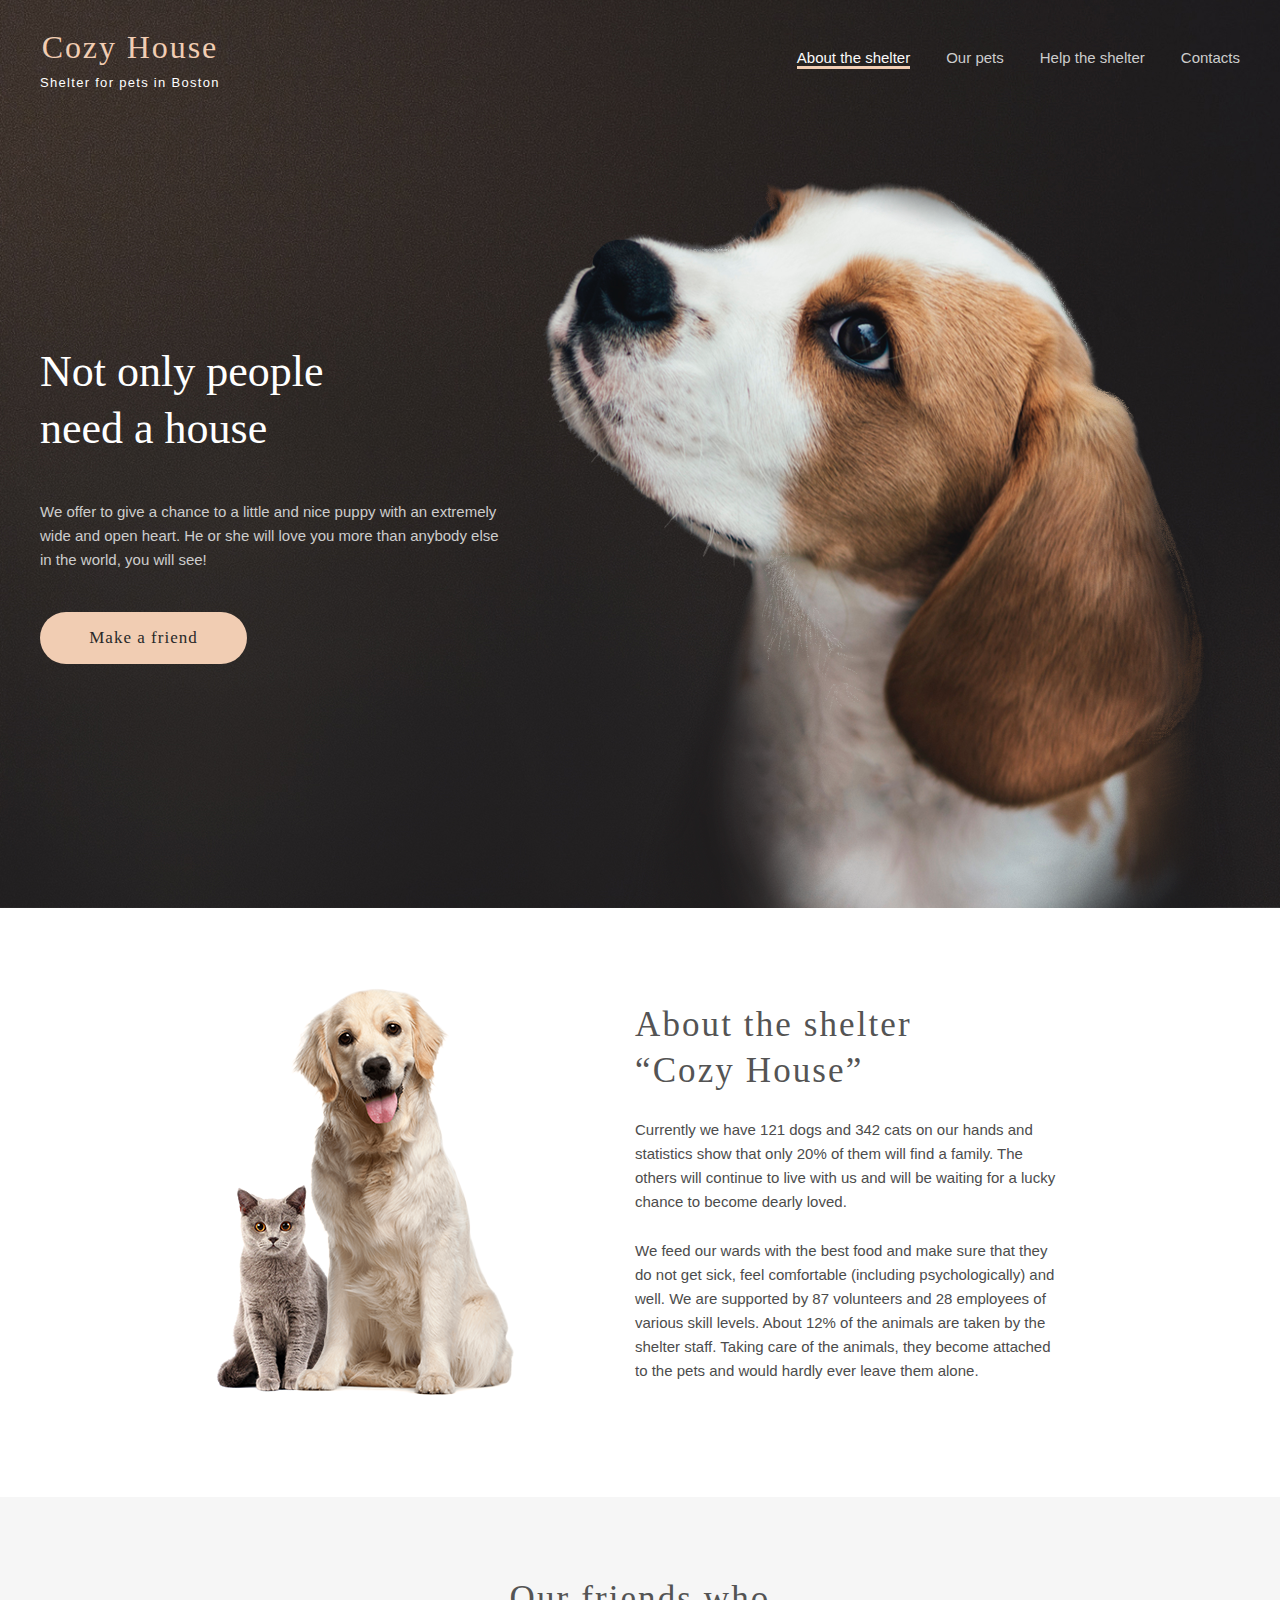
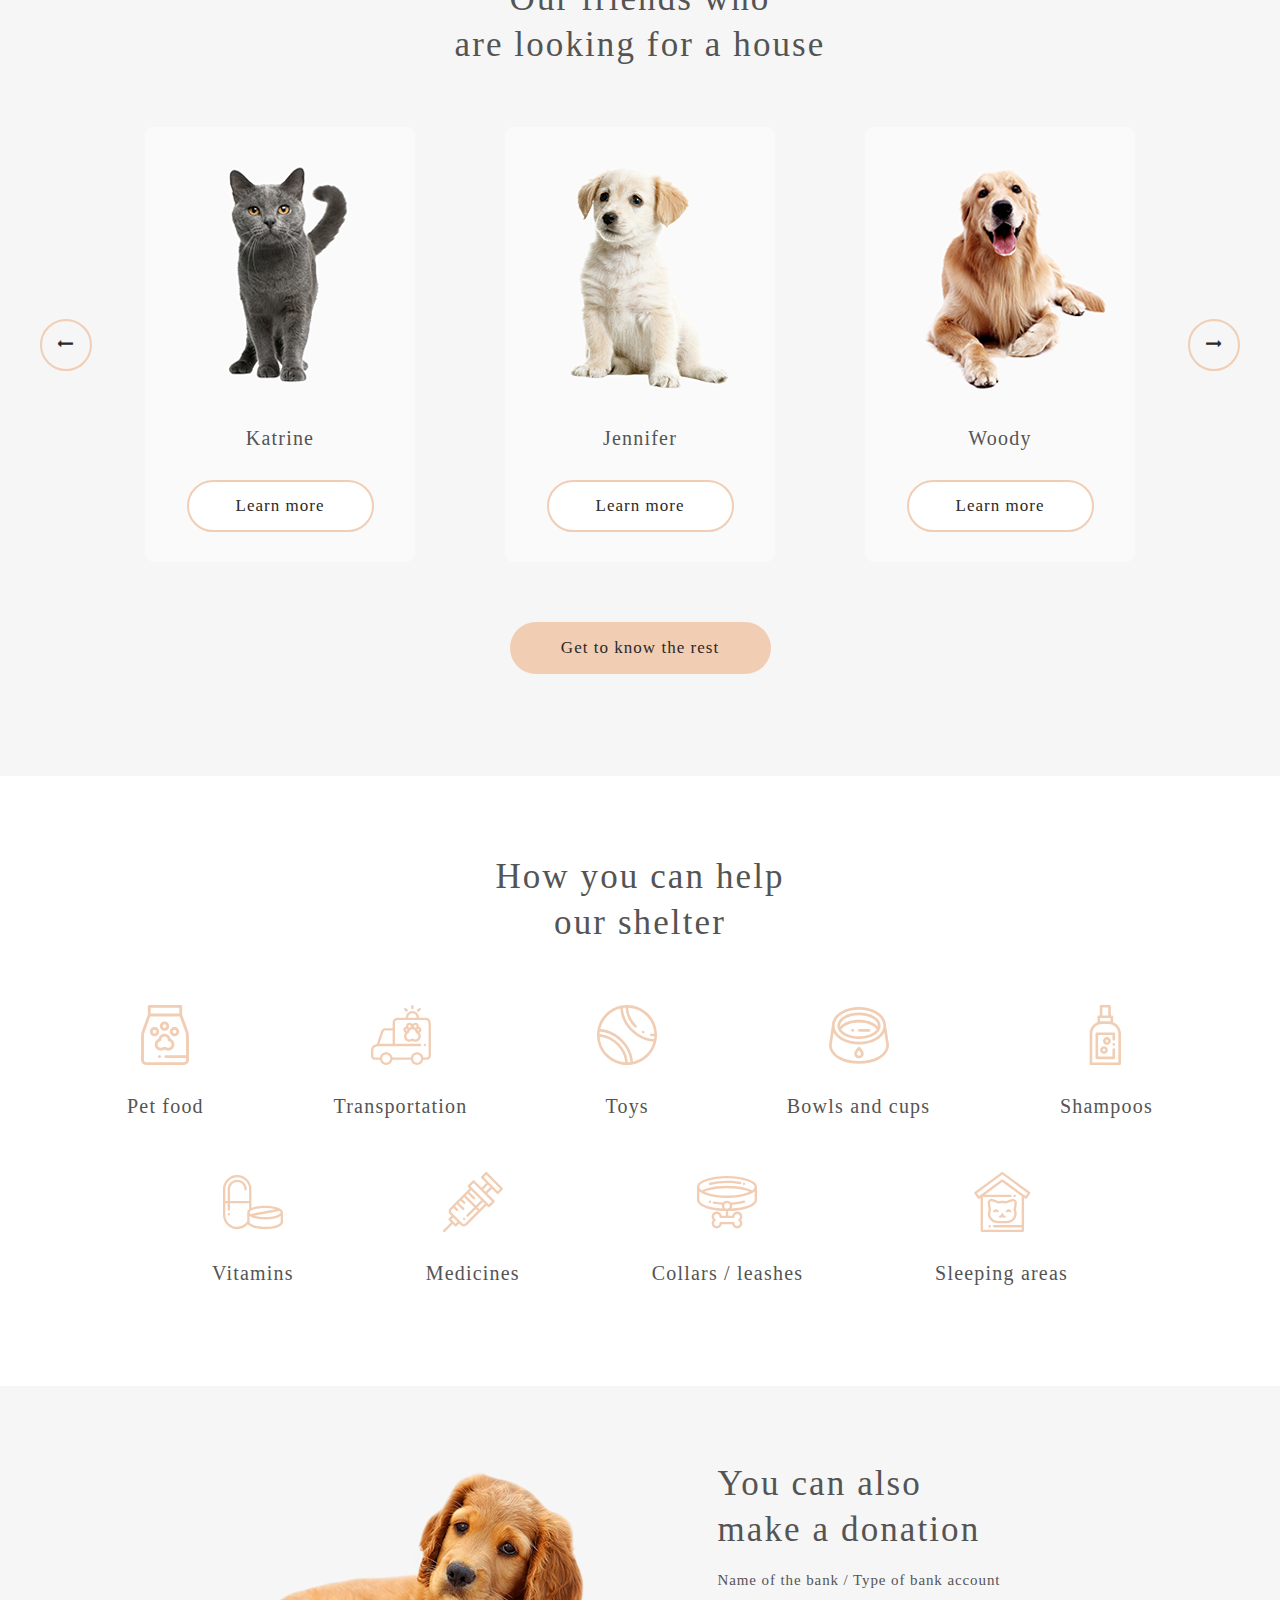
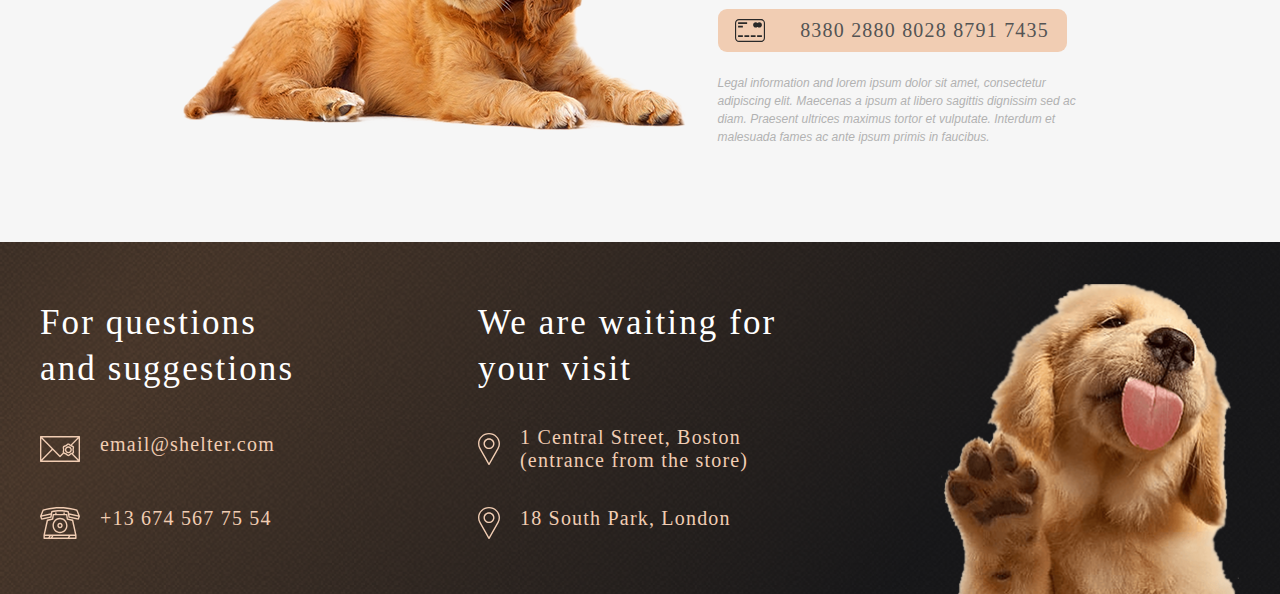
==== shelter/index.html @ 13295d60 "fix: move index.html (Fri, Mar 24, 2023 08:09:00 PM)" ====
<!DOCTYPE html>
<html lang="en">
<head>
  <meta charset="UTF-8">
  <meta http-equiv="X-UA-Compatible" content="IE=edge">
  <meta name="viewport" content="width=device-width, initial-scale=1.0">
  <link rel="stylesheet" href="styles/style.css">
  <title>Shelter</title>
  <link rel="icon" type="image/x-icon" href="images/paw_print_animal_icon_141148.ico">
</head>
<body class="main">
  <div class="start">
    <header class="header">
      <a class="logo" href="#">
        <h2 class="logo__title">Cozy House</h2>
        <p class="logo__text">Shelter for pets in Boston</p>
      </a>
      <nav class="nav">
        <ul>
          <li class="nav__elem"><a class="nav__link nav__link_active" href="#">About the shelter</a></li>
          <li class="nav__elem"><a class="nav__link" href="pages/pets/index.html">Our pets</a></li>
          <li class="nav__elem"><a class="nav__link" href="#help">Help the shelter</a></li>
          <li class="nav__elem"><a class="nav__link" href="#footer">Contacts</a></li>
        </ul>
      </nav>
    </header>
    <div class="only">
      <div class="only__text">
      <h1 class="only__title">Not only people need&nbsp;a&nbsp;house</h1>
      <p class="only__subtitle">We offer to give a chance to a little and nice
        puppy with an extremely wide and open heart. He or she will love you more
        than anybody else in the world, you will see!
      </p>
      <a class="only__button" href="#friends">Make a friend</a>
      </div>
      <img class="only__img" src="images/start-screen-puppy.png" alt="puppy">
    </div>
  </div>
  <div class="about">
    <img class="about__img" src="images/about-pets.png" alt="about-pets">
    <div class="about__text">
      <h2 class="about__title">About the shelter “Cozy&nbsp;House”</h2>
      <p class="about__subtitle">Currently we have 121 dogs and 342 cats on our hands
        and statistics show that only 20% of them will find a family. The others will
        continue to live with us and will be waiting for a lucky chance to become
        dearly loved.
      </p>
      <p class="about__subtitle">We feed our wards with the best food and make sure
        that they do not get sick, feel comfortable (including psychologically) and
        well. We are supported by 87 volunteers and 28 employees of various skill
        levels. About 12% of the animals are taken by the shelter staff. Taking care
        of the animals, they become attached to&nbsp;the pets and would hardly ever leave
        them alone.
      </p>
    </div>
  </div>
  <div class="friends" id="friends">
    <h2 class="friends__title">Our friends who are&nbsp;looking for a house</h2>
    <div class="friends__container">
      <button class="friends__button">&#129044;</button>
      <div class="cards">
        <div class="cards__elem">
          <img class="cards__img" src="images/pets-katrine.png" alt="katrine">
          <p class="cards__name">Katrine</p>
          <button class="cards__button">Learn more</button>
        </div>
        <div class="cards__elem">
          <img class="cards__img" src="images/pets-jennifer.png" alt="Jennifer">
          <p class="cards__name">Jennifer</p>
          <button class="cards__button">Learn more</button>
        </div>
        <div class="cards__elem">
          <img class="cards__img" src="images/pets-woody.png" alt="Woody">
          <p class="cards__name">Woody</p>
          <button class="cards__button">Learn more</button>
        </div>
      </div>
      <button class="friends__button">&#129046;</button>
    </div>
    <a class="friends__nav-button" href="pages/pets/index.html">Get to know the rest</a>
  </div>
  <div class="help" id="help">
    <h2 class="help__title">How you can help our shelter</h2>
    <div class="help__wrapper">
      <div class="help__element">
        <img class="help__image" src="images/icon-pet-food.svg" alt="icon-pet-food">
        <p class="help__name">Pet food</p>
      </div>
      <div class="help__element">
        <img class="help__image" src="images/icon-transportation.svg" alt="icon-transportation">
        <p class="help__name">Transportation</p>
      </div>
      <div class="help__element">
        <img class="help__image" src="images/icon-toys.svg" alt="icon-toys">
        <p class="help__name">Toys</p>
      </div>
      <div class="help__element">
        <img class="help__image" src="images/icon-bowls-and-cups.svg" alt="icon-bowls-and-cups">
        <p class="help__name">Bowls and cups</p>
      </div>
      <div class="help__element">
        <img class="help__image" src="images/icon-shampoos.svg" alt="icon-shampoos">
        <p class="help__name">Shampoos</p>
      </div>
      <div class="help__element">
        <img class="help__image" src="images/icon-vitamins.svg" alt="icon-vitamins">
        <p class="help__name">Vitamins</p>
      </div>
      <div class="help__element">
        <img class="help__image" src="images/icon-medicines.svg" alt="icon-medicines">
        <p class="help__name">Medicines</p>
      </div>
      <div class="help__element">
        <img class="help__image" src="images/icon-collars-leashes.svg" alt="icon-collars-leashes">
        <p class="help__name">Collars / leashes</p>
      </div>
      <div class="help__element">
        <img class="help__image" src="images/icon-sleeping-area.svg" alt="icon-sleeping-area">
        <p class="help__name">Sleeping areas</p>
      </div>
    </div>
  </div>
  <div class="donation">
    <img class="donation__img" src="images/donation-dog.png" alt="dog">
    <div class="donation__text">
      <h2 class="donation__title">You can also make&nbsp;a&nbsp;donation</h2>
      <p class="donation__subtitle">Name of the bank / Type of bank account</p>
      <a class="donation__button" href="#"><img class="donation__card" src="images/credit-card.svg" alt="card">8380 2880 8028 8791 7435</a>
      <p class="donation__info">Legal information and lorem ipsum dolor sit amet, consectetur adipiscing elit.
        Maecenas a ipsum at libero sagittis dignissim sed ac diam. Praesent ultrices maximus tortor et vulputate.
        Interdum et malesuada fames ac ante ipsum primis in faucibus.
      </p>
    </div>
  </div>
  <div class="footer" id="footer">
    <div class="footer__contact">
      <h2 class="footer__title">For questions and&nbsp;suggestions</h2>
      <a class="footer__info" href="https://www.google.com/gmail/about/" target="_blank">
        <img class="footer__icons" src="images/icon-email.svg" alt="icon-email">
        <p class="footer__parag">email@shelter.com</p>
      </a>
      <a class="footer__info" href="tel:+111111111111" target="_blank">
        <img class="footer__icons" src="images/icon-phone.svg" alt="icon-phone">
        <p class="footer__parag">+13 674 567 75 54</p>
      </a>
    </div>
    <div class="footer__address">
      <h2 class="footer__title">We are waiting for your visit</h2>
      <a class="footer__info" href="https://www.google.com/maps/place/Boston" target="_blank">
        <img class="footer__icons" src="images/icon-marker.svg" alt="icon-marker">
        <p class="footer__parag">1 Central Street, Boston (entrance from the&nbsp;store)</p>
      </a>
      <a class="footer__info" href="https://www.google.com/maps/place/London" target="_blank">
        <img class="footer__icons" src="images/icon-marker.svg" alt="icon-marker">
        <p class="footer__parag">18 South Park, London</p>
      </a>
    </div>
    <img class="footer__image" src="images/footer-puppy.png" alt="footer-puppy">
  </div>
</body>
</html>
---- shelter/styles/style.css ----
/* main */

@import url(../vendor/normalize.css);
@import url(../blocks/html/html.css);

@import url(../blocks/start/start.css);

@import url(../blocks/header/header.css);


@import url(../blocks/logo/__title/logo__title.css);
@import url(../blocks/logo/__text/logo__text.css);
@import url(../blocks/logo/logo.css);

@import url(../blocks/nav/nav.css);
@import url(../blocks/nav/__link/nav__link.css);
@import url(../blocks/nav/__link/_active/nav__link_active.css);
@import url(../blocks/nav/__elem/nav__elem.css);

@import url(../blocks/only/only.css);
@import url(../blocks/only/__text/only__text.css);
@import url(../blocks/only/__title/only__title.css);
@import url(../blocks/only/__subtitle/only__subtitle.css);
@import url(../blocks/only/__img/only__img.css);
@import url(../blocks/only/__button/only__button.css);

@import url(../blocks/about/about.css);
@import url(../blocks/about/__img/about__img.css);
@import url(../blocks/about/__text/about__text.css);
@import url(../blocks/about/__title/about__title.css);
@import url(../blocks/about/__subtitle/about__subtitle.css);

@import url(../blocks/friends/friends.css);
@import url(../blocks/friends/__title/friends__title.css);
@import url(../blocks/friends/__container/friends__container.css);
@import url(../blocks/friends/__button/friends__button.css);
@import url(../blocks/friends/__nav-button/friends__nav-button.css);

@import url(../blocks/cards/cards.css);
@import url(../blocks/cards/__elem/cards__elem.css);
@import url(../blocks/cards/__name/cards__name.css);
@import url(../blocks/cards/__button/cards__button.css);

@import url(../blocks/help/help.css);
@import url(../blocks/help/__name/help__name.css);
@import url(../blocks/help/__title/help__title.css);
@import url(../blocks/help/__wrapper/help__wrapper.css);
@import url(../blocks/help/__element/help__element.css);

@import url(../blocks/donation/donation.css);
@import url(../blocks/donation/__img/donation__img.css);
@import url(../blocks/donation/__text/donation__text.css);
@import url(../blocks/donation/__title/donation__title.css);
@import url(../blocks/donation/__subtitle/donation__subtitle.css);
@import url(../blocks/donation/__button/donation__button.css);
@import url(../blocks/donation/__info/donation__info.css);

@import url(../blocks/footer/footer.css);
@import url(../blocks/footer/__contact/footer__contact.css);
@import url(../blocks/footer/__address/footer__address.css);
@import url(../blocks/footer/__image/footer__image.css);
@import url(../blocks/footer/__title/footer__title.css);
@import url(../blocks/footer/__info/footer__info.css);
@import url(../blocks/footer/__parag/footer__parag.css);

/* pets */

@import url(../blocks/header/_pets/header_type_pets.css);

@import url(../blocks/logo/__title/_pets/logo__title_type_pets.css);
@import url(../blocks/logo/__text/_pets/logo__text_type_pets.css);

@import url(../blocks/nav/__link/_pets/nav__link_type_pets.css);
@import url(../blocks/nav/__link/_active/nav__link_active-pets.css);




@import url(../blocks/cards/_pets/cards_type_pets.css);
@import url(../blocks/cards/__elem/_pets/cards__elem_type_pets.css);

@import url(../blocks/friends/__buttons/friends__buttons.css);
@import url(../blocks/friends/__button/_pets/friends__button_type_pets.css);
@import url(../blocks/friends/__button/_active/friends__button_type_active.css);
@import url(../blocks/friends/_pets/friends_type_pets.css);
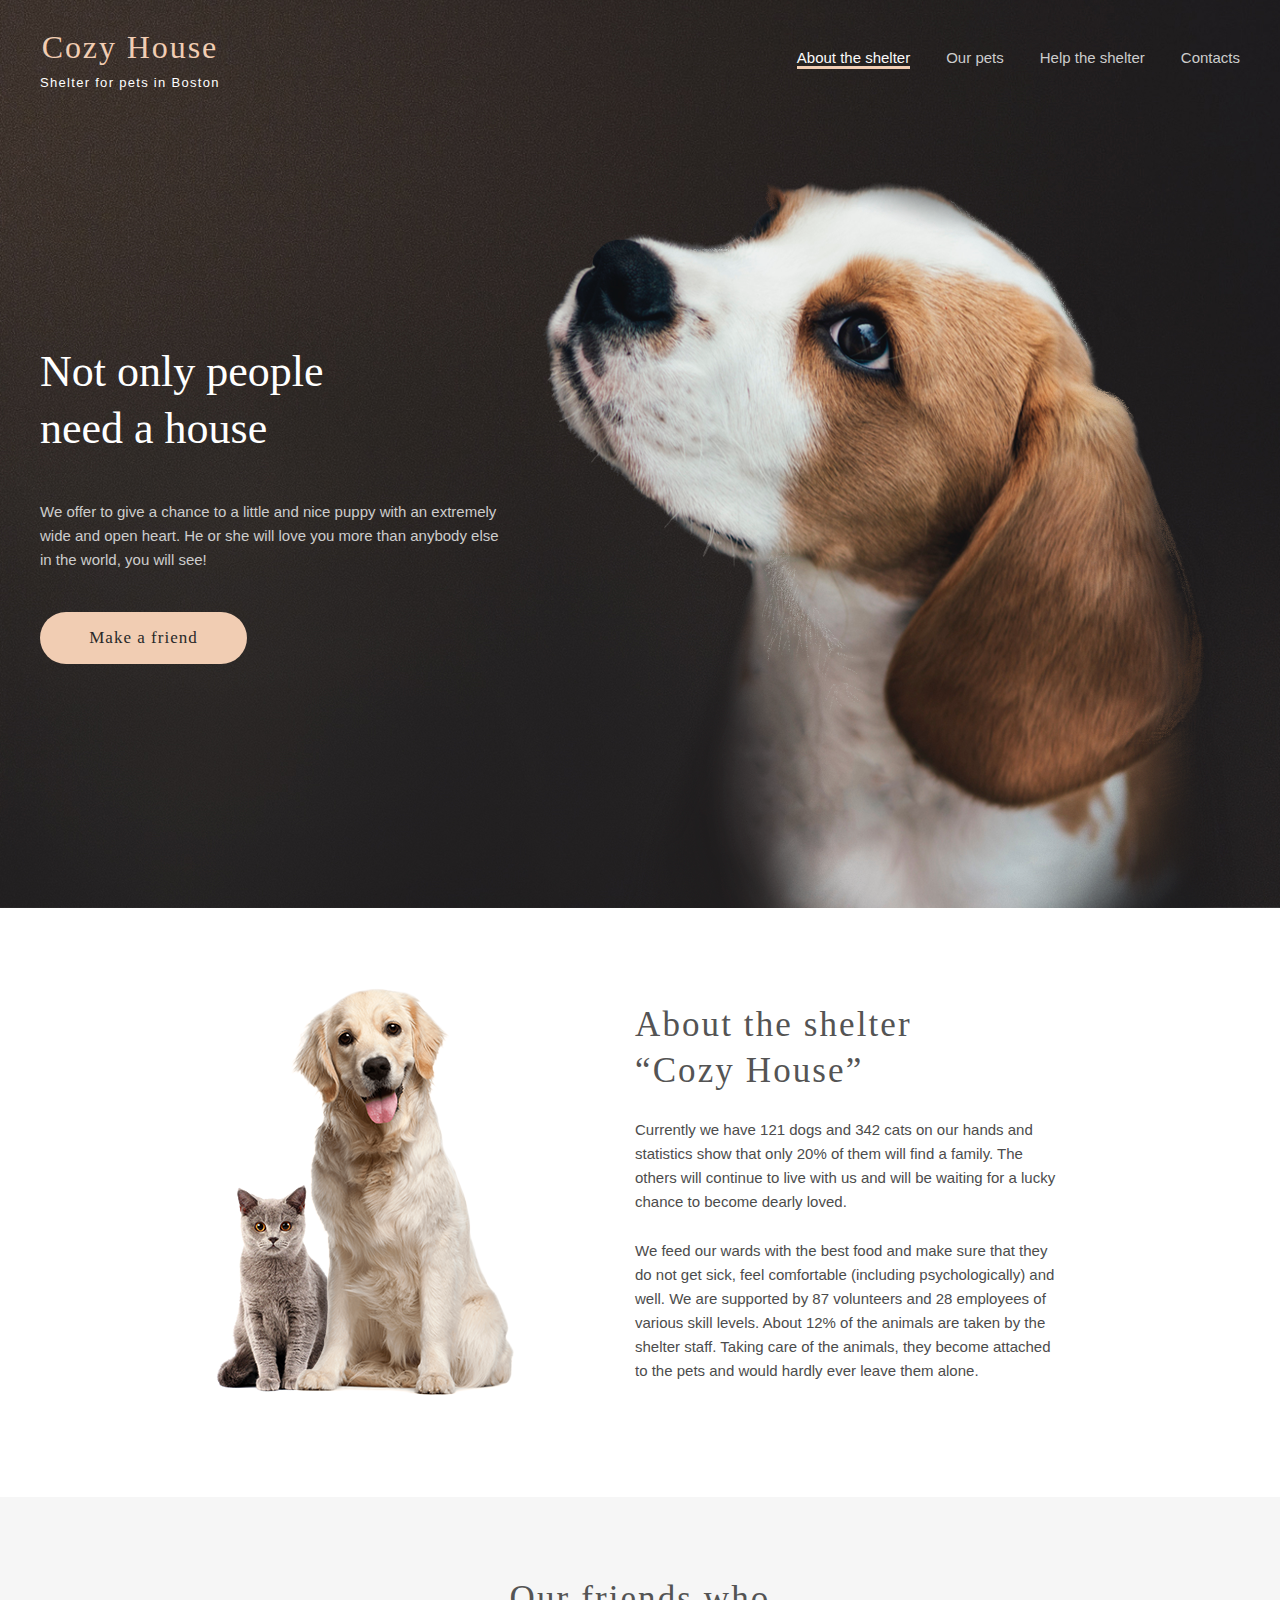
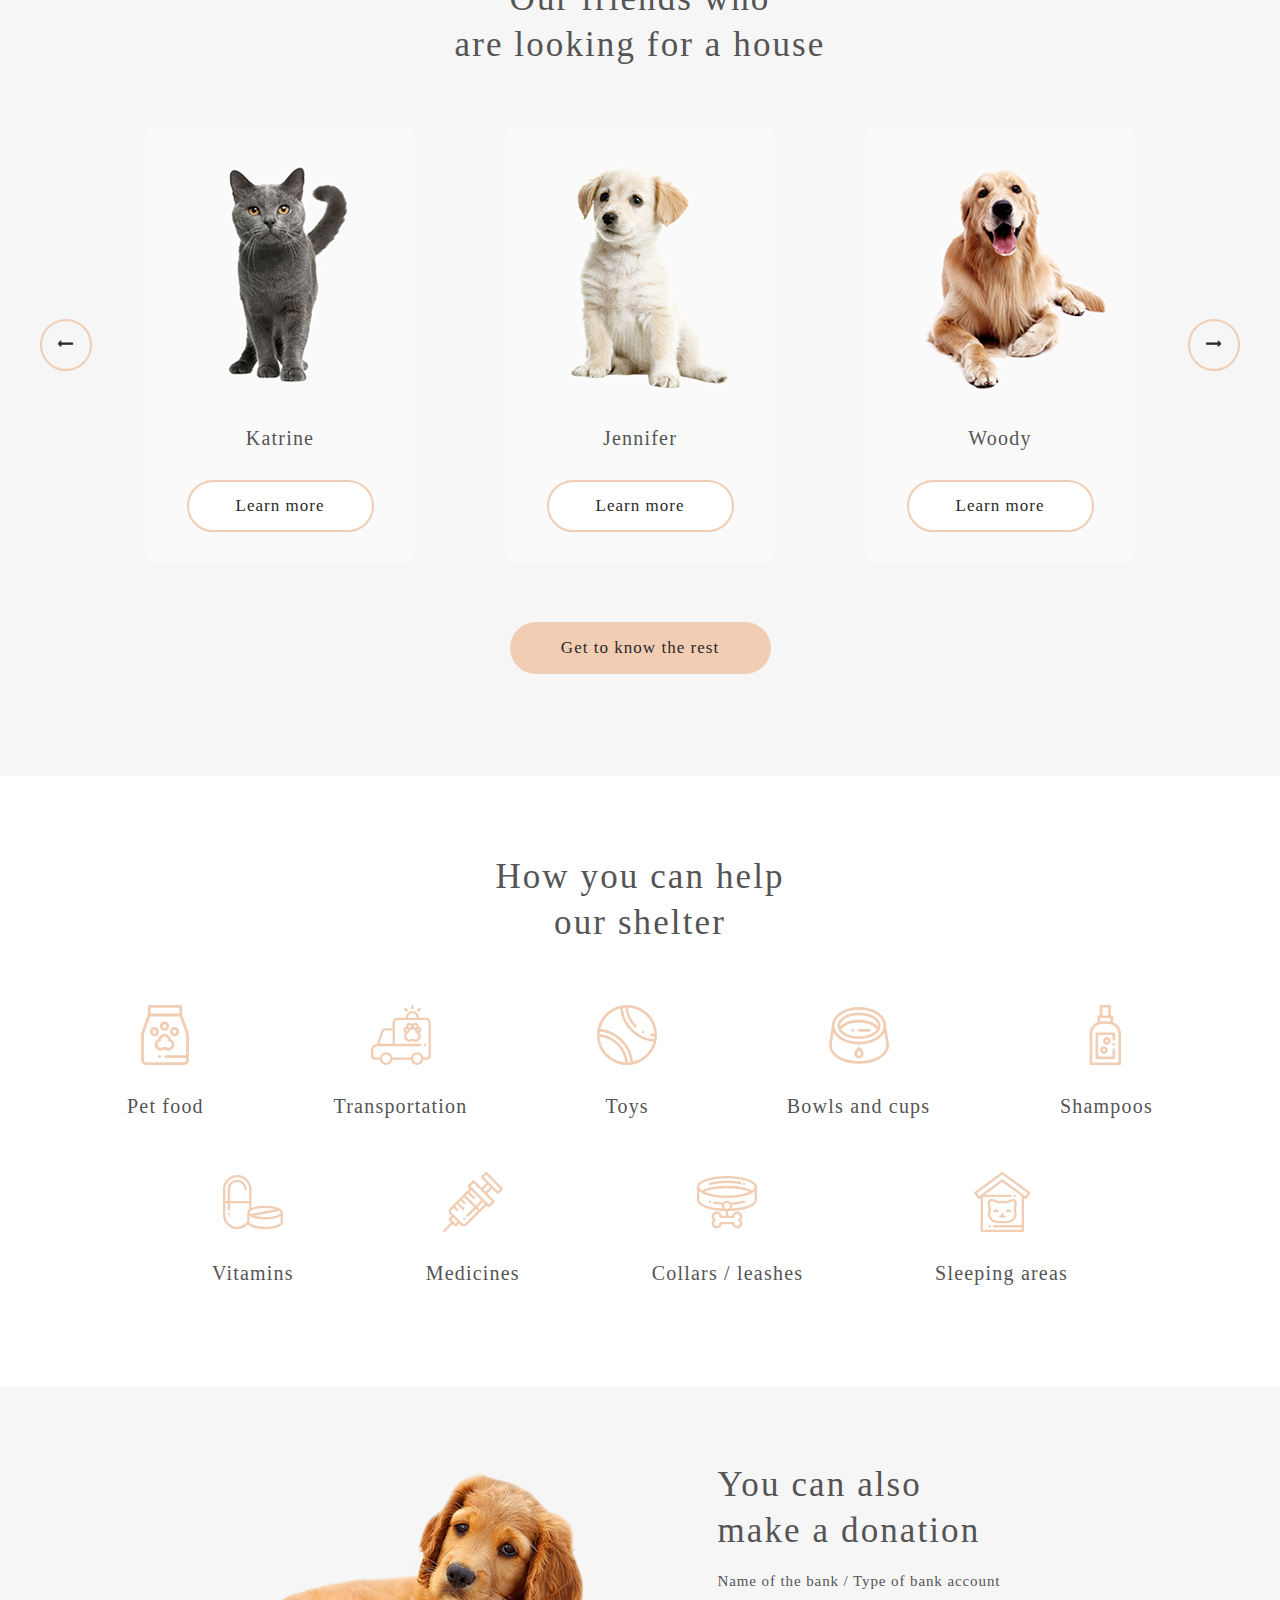
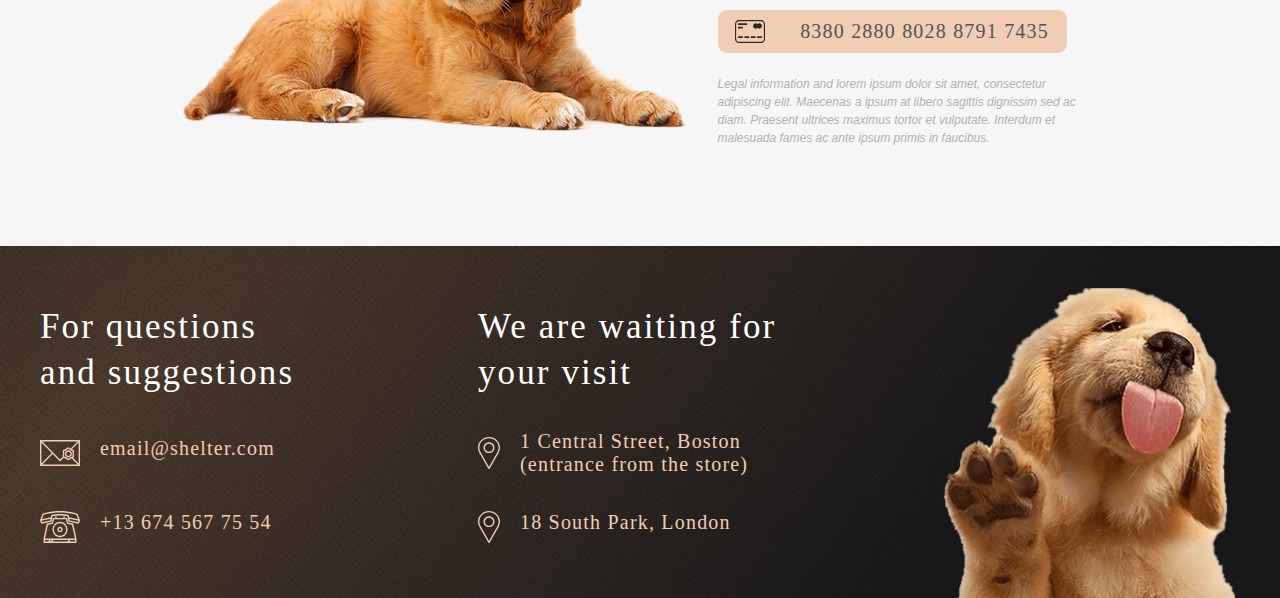
==== commit 1730b1e5: "feat: add pets 768px (Thu, Mar 30, 2023 11:03:00 PM)" ====
--- a/shelter/index.html
+++ b/shelter/index.html
@@ -4,7 +4,7 @@
   <meta charset="UTF-8">
   <meta http-equiv="X-UA-Compatible" content="IE=edge">
   <meta name="viewport" content="width=device-width, initial-scale=1.0">
-  <link rel="stylesheet" href="styles/style.css">
+  <link rel="stylesheet" href="./styles/style.css">
   <title>Shelter</title>
   <link rel="icon" type="image/x-icon" href="images/paw_print_animal_icon_141148.ico">
 </head>
@@ -59,17 +59,17 @@
     <div class="friends__container">
       <button class="friends__button">&#129044;</button>
       <div class="cards">
-        <div class="cards__elem">
+        <div class="cards__elem cards__elem_type_main">
           <img class="cards__img" src="images/pets-katrine.png" alt="katrine">
           <p class="cards__name">Katrine</p>
           <button class="cards__button">Learn more</button>
         </div>
-        <div class="cards__elem">
+        <div class="cards__elem cards__elem_type_main">
           <img class="cards__img" src="images/pets-jennifer.png" alt="Jennifer">
           <p class="cards__name">Jennifer</p>
           <button class="cards__button">Learn more</button>
         </div>
-        <div class="cards__elem">
+        <div class="cards__elem cards__elem_type_main">
           <img class="cards__img" src="images/pets-woody.png" alt="Woody">
           <p class="cards__name">Woody</p>
           <button class="cards__button">Learn more</button>
--- a/shelter/styles/style.css
+++ b/shelter/styles/style.css
@@ -6,7 +6,6 @@
 @import url(../blocks/start/start.css);
 
 @import url(../blocks/header/header.css);
-
 
 @import url(../blocks/logo/__title/logo__title.css);
 @import url(../blocks/logo/__text/logo__text.css);
@@ -32,12 +31,14 @@
 
 @import url(../blocks/friends/friends.css);
 @import url(../blocks/friends/__title/friends__title.css);
+@import url(../blocks/friends/__title/_pets/friends__title_type_pets.css);
 @import url(../blocks/friends/__container/friends__container.css);
 @import url(../blocks/friends/__button/friends__button.css);
 @import url(../blocks/friends/__nav-button/friends__nav-button.css);
 
 @import url(../blocks/cards/cards.css);
 @import url(../blocks/cards/__elem/cards__elem.css);
+@import url(../blocks/cards/_main/cards__elem_type_main.css);
 @import url(../blocks/cards/__name/cards__name.css);
 @import url(../blocks/cards/__button/cards__button.css);
 
@@ -73,11 +74,9 @@
 @import url(../blocks/nav/__link/_pets/nav__link_type_pets.css);
 @import url(../blocks/nav/__link/_active/nav__link_active-pets.css);
 
-
-
-
 @import url(../blocks/cards/_pets/cards_type_pets.css);
 @import url(../blocks/cards/__elem/_pets/cards__elem_type_pets.css);
+@import url(../blocks/cards/_pets/cards_type_pets.css);
 
 @import url(../blocks/friends/__buttons/friends__buttons.css);
 @import url(../blocks/friends/__button/_pets/friends__button_type_pets.css);
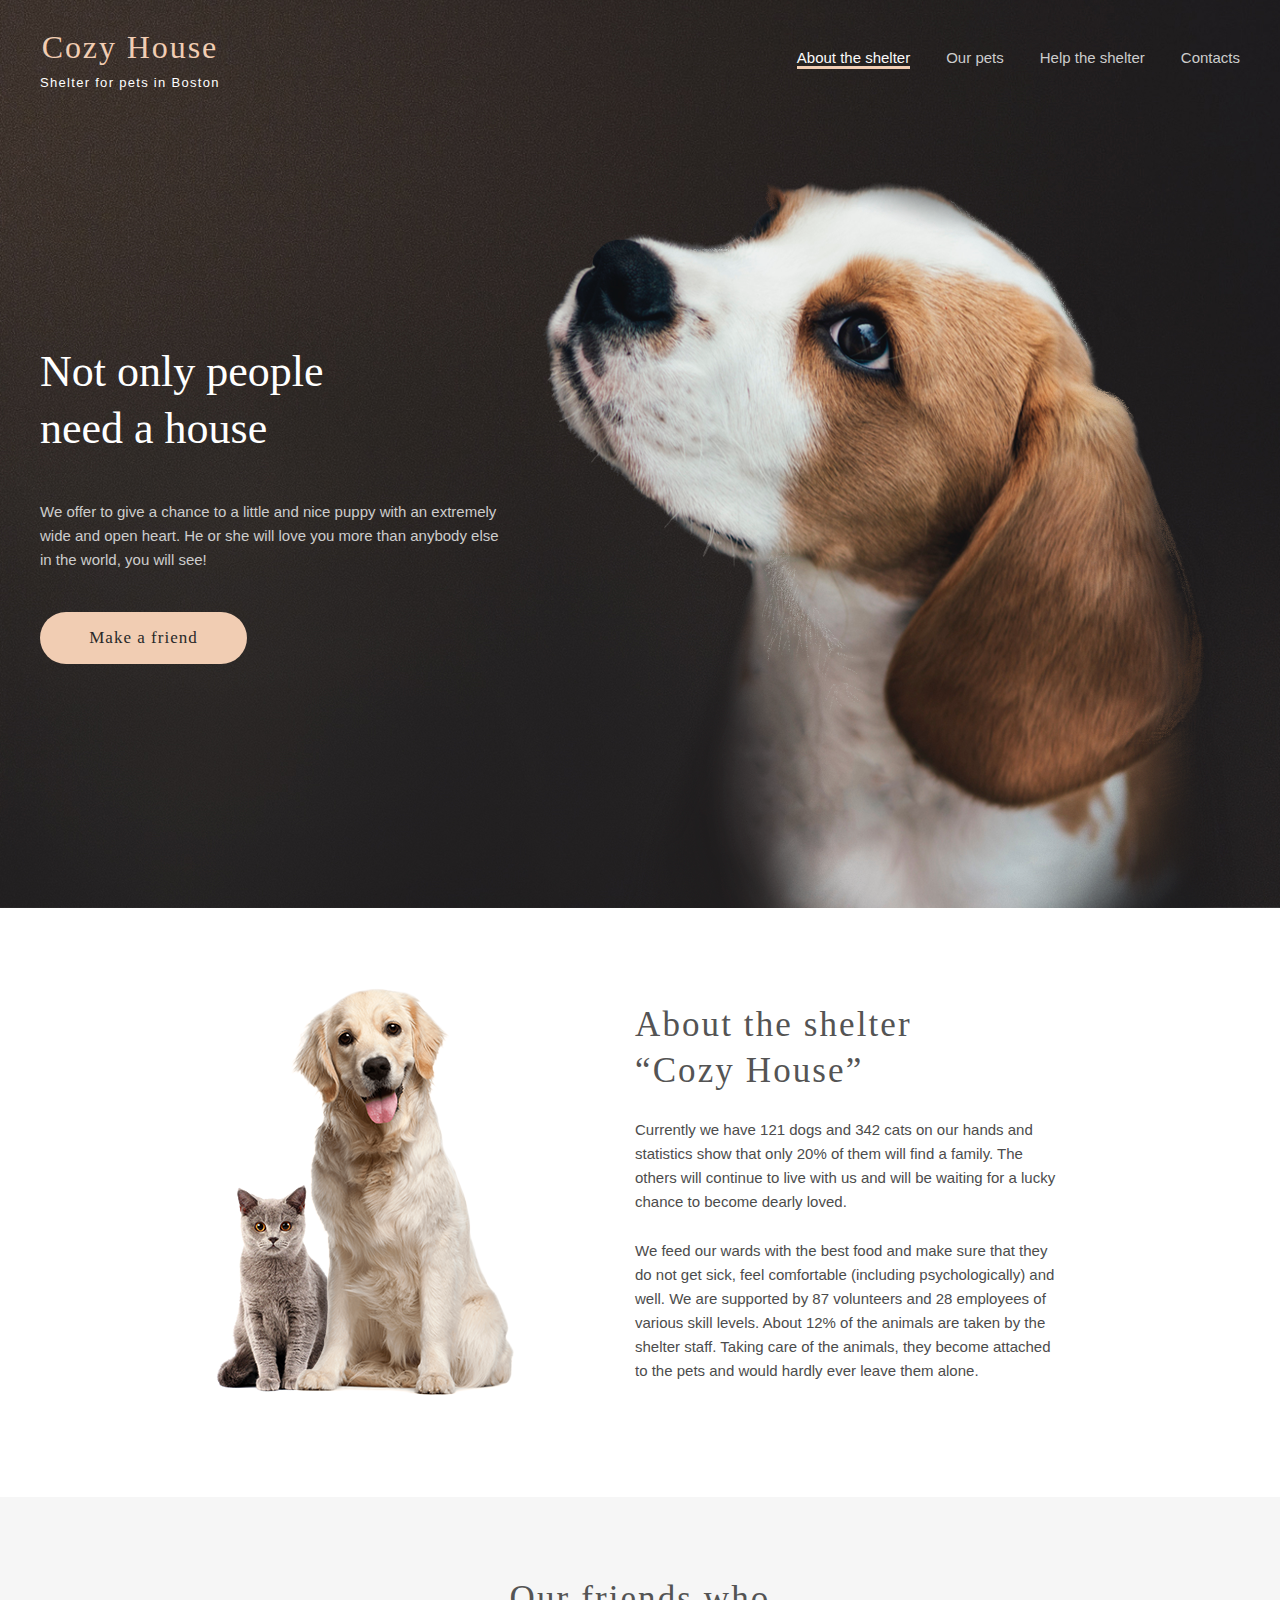
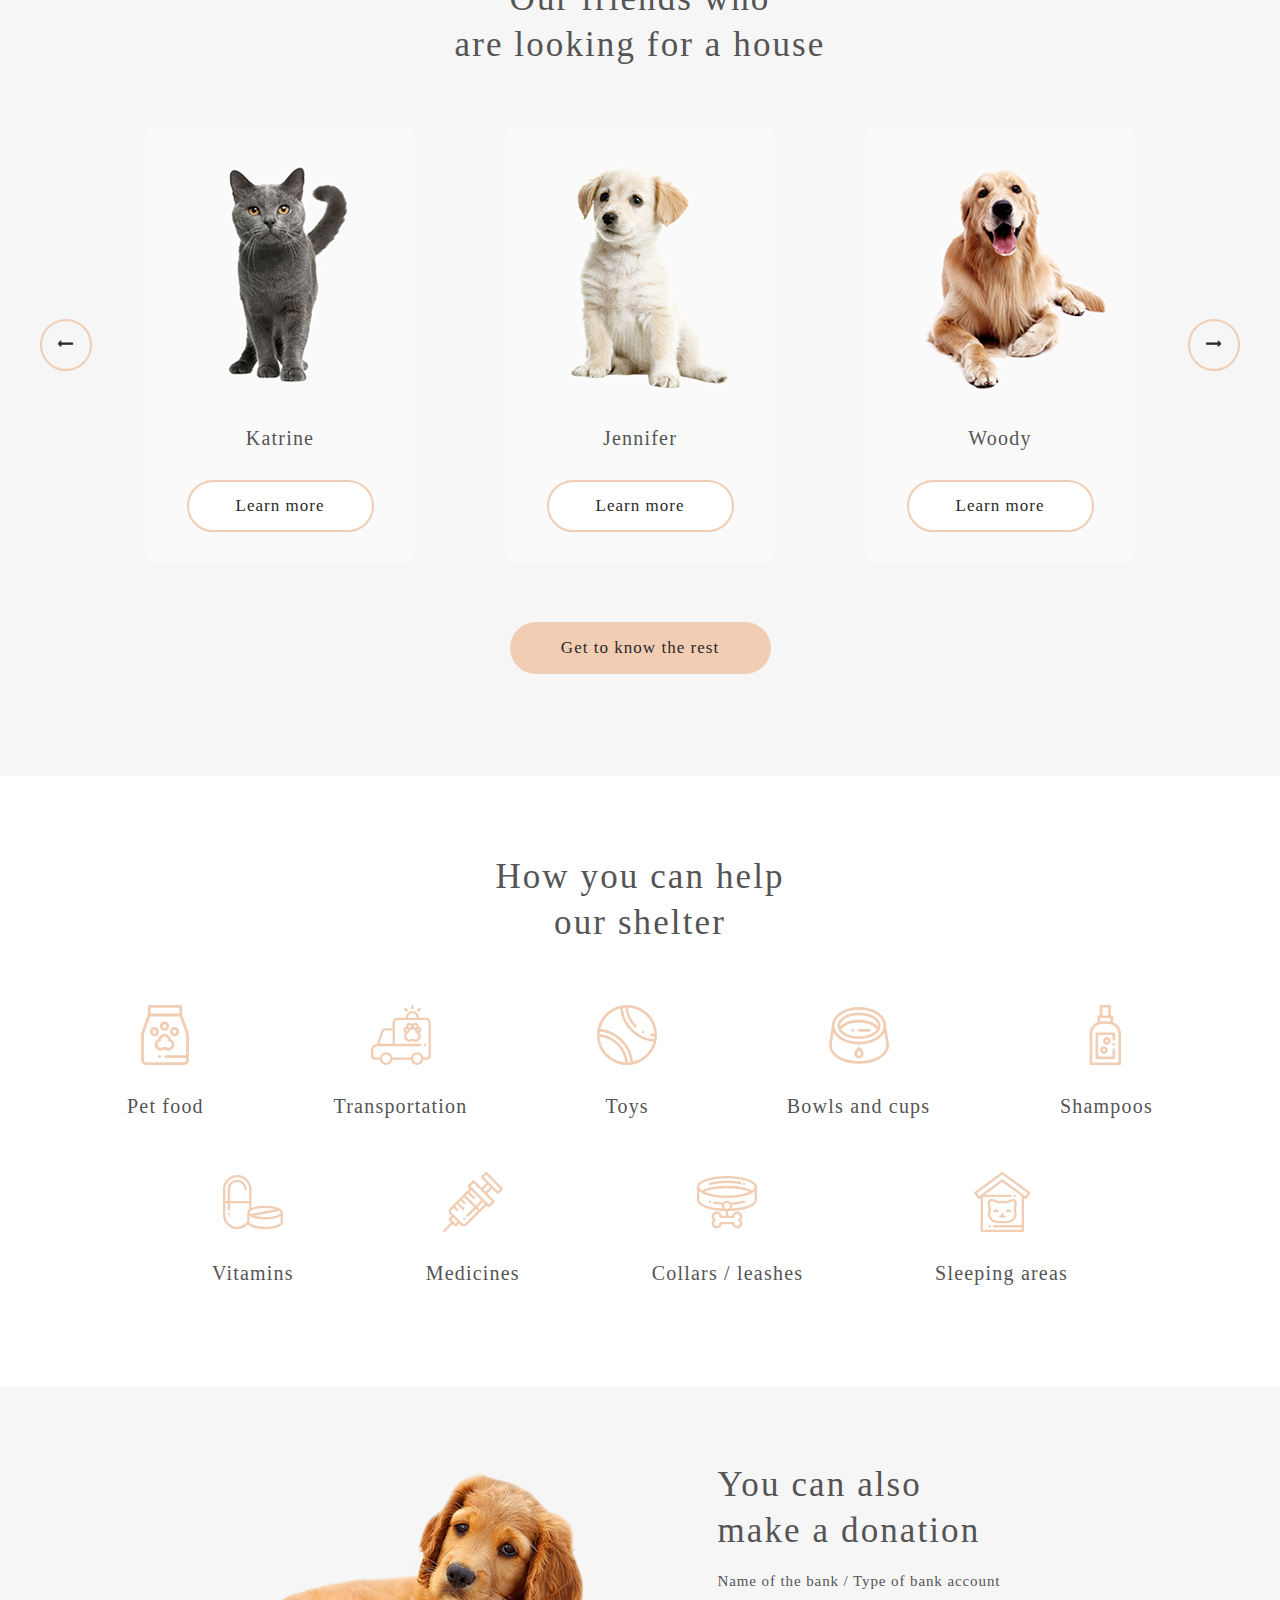
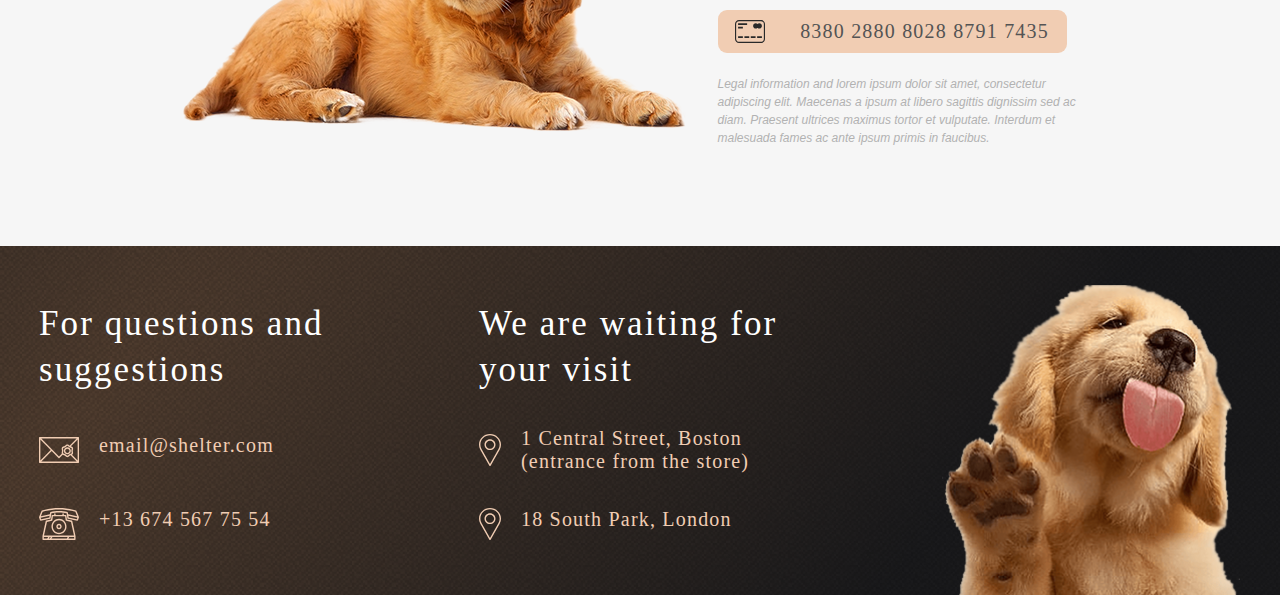
==== commit b5e0ef4b: "feat: done main and pets 1280px - 320px add shadows to cards (Sun, Apr 2, 2023 12:47:00 PM)" ====
--- a/shelter/index.html
+++ b/shelter/index.html
@@ -23,6 +23,7 @@
           <li class="nav__elem"><a class="nav__link" href="#footer">Contacts</a></li>
         </ul>
       </nav>
+      <img class="burger" src="./images/Burger.svg" alt="Burger">
     </header>
     <div class="only">
       <div class="only__text">
@@ -57,7 +58,7 @@
   <div class="friends" id="friends">
     <h2 class="friends__title">Our friends who are&nbsp;looking for a house</h2>
     <div class="friends__container">
-      <button class="friends__button">&#129044;</button>
+      <button class="friends__button friends__button_type_main">&#129044;</button>
       <div class="cards">
         <div class="cards__elem cards__elem_type_main">
           <img class="cards__img" src="images/pets-katrine.png" alt="katrine">
@@ -75,7 +76,7 @@
           <button class="cards__button">Learn more</button>
         </div>
       </div>
-      <button class="friends__button">&#129046;</button>
+      <button class="friends__button friends__button_type_main">&#129046;</button>
     </div>
     <a class="friends__nav-button" href="pages/pets/index.html">Get to know the rest</a>
   </div>
@@ -134,7 +135,7 @@
   </div>
   <div class="footer" id="footer">
     <div class="footer__contact">
-      <h2 class="footer__title">For questions and&nbsp;suggestions</h2>
+      <h2 class="footer__title">For questions and suggestions</h2>
       <a class="footer__info" href="https://www.google.com/gmail/about/" target="_blank">
         <img class="footer__icons" src="images/icon-email.svg" alt="icon-email">
         <p class="footer__parag">email@shelter.com</p>
--- a/shelter/styles/style.css
+++ b/shelter/styles/style.css
@@ -15,6 +15,7 @@
 @import url(../blocks/nav/__link/nav__link.css);
 @import url(../blocks/nav/__link/_active/nav__link_active.css);
 @import url(../blocks/nav/__elem/nav__elem.css);
+@import url(../blocks/burger/burger.css);
 
 @import url(../blocks/only/only.css);
 @import url(../blocks/only/__text/only__text.css);
@@ -34,6 +35,7 @@
 @import url(../blocks/friends/__title/_pets/friends__title_type_pets.css);
 @import url(../blocks/friends/__container/friends__container.css);
 @import url(../blocks/friends/__button/friends__button.css);
+@import url(../blocks/friends/__button/_main/friends__button_type_main.css);
 @import url(../blocks/friends/__nav-button/friends__nav-button.css);
 
 @import url(../blocks/cards/cards.css);
@@ -41,12 +43,14 @@
 @import url(../blocks/cards/_main/cards__elem_type_main.css);
 @import url(../blocks/cards/__name/cards__name.css);
 @import url(../blocks/cards/__button/cards__button.css);
+@import url(../blocks/cards/__img/cards__img.css);
 
 @import url(../blocks/help/help.css);
 @import url(../blocks/help/__name/help__name.css);
 @import url(../blocks/help/__title/help__title.css);
 @import url(../blocks/help/__wrapper/help__wrapper.css);
 @import url(../blocks/help/__element/help__element.css);
+@import url(../blocks/help/__image/help__image.css);
 
 @import url(../blocks/donation/donation.css);
 @import url(../blocks/donation/__img/donation__img.css);
